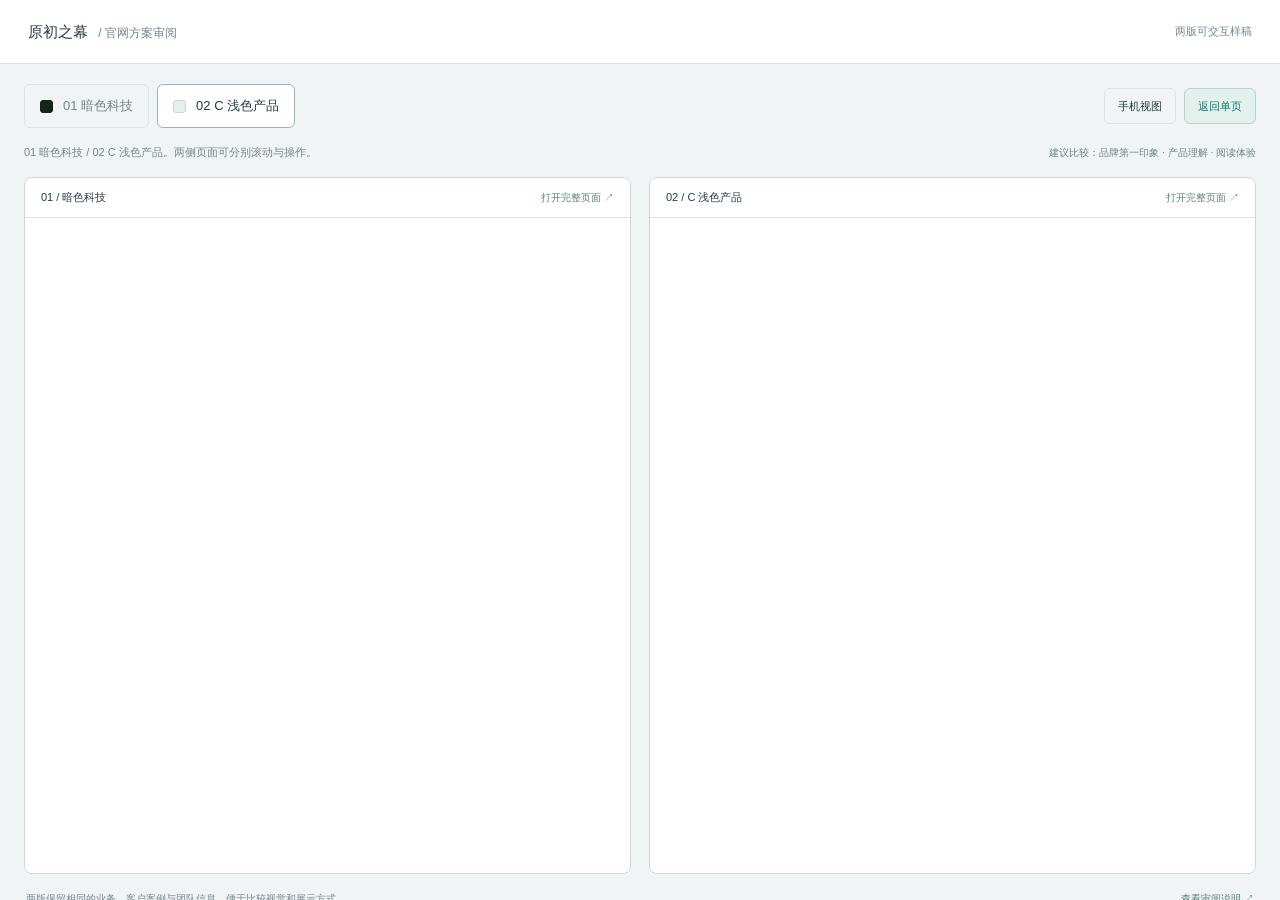
==== index.html @ 28fdcbdc "Publish SIREN website design review" ====
<!doctype html><html lang="zh-CN"><head><meta charset="utf-8"><meta name="robots" content="noindex,nofollow"><meta name="viewport" content="width=device-width,initial-scale=1"><meta http-equiv="refresh" content="0;url=review/"><title>原初之幕 · 官网双方案审阅</title></head><body><a href="review/">打开双方案审阅页面</a></body></html>
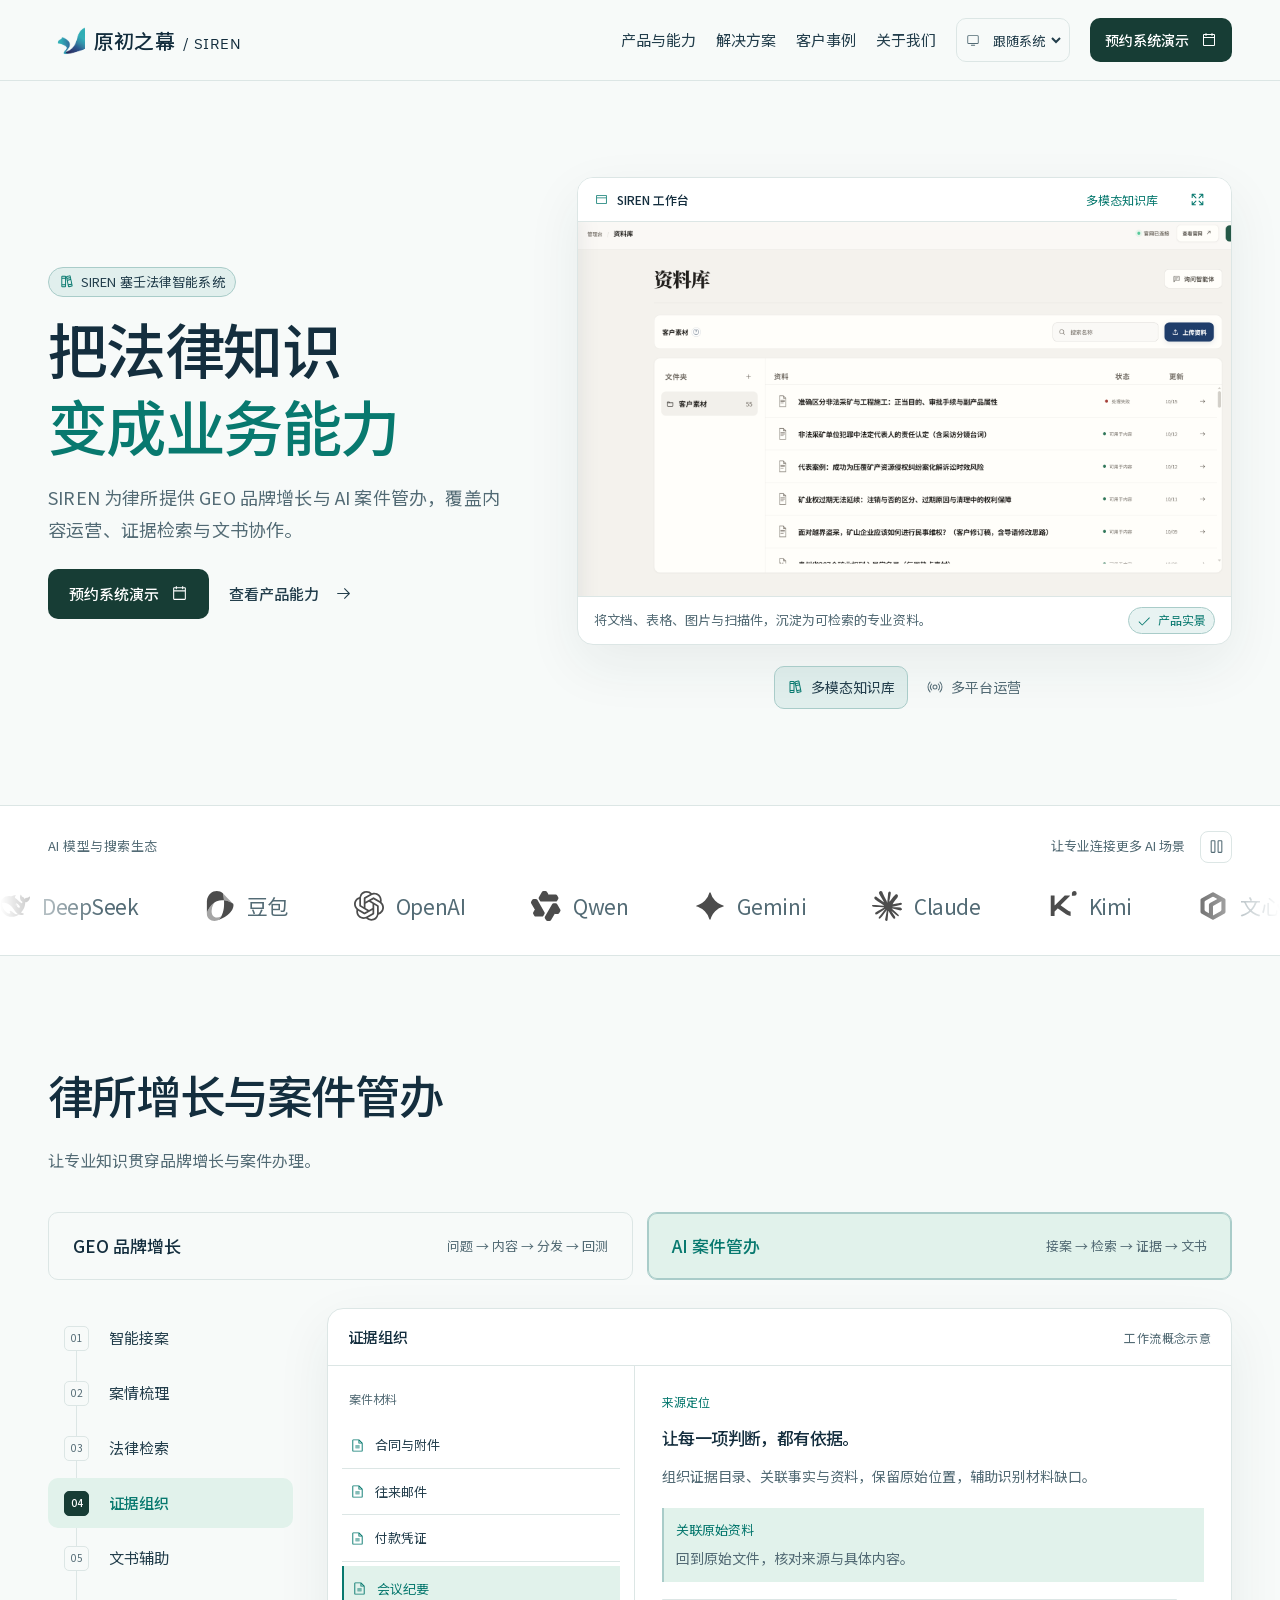
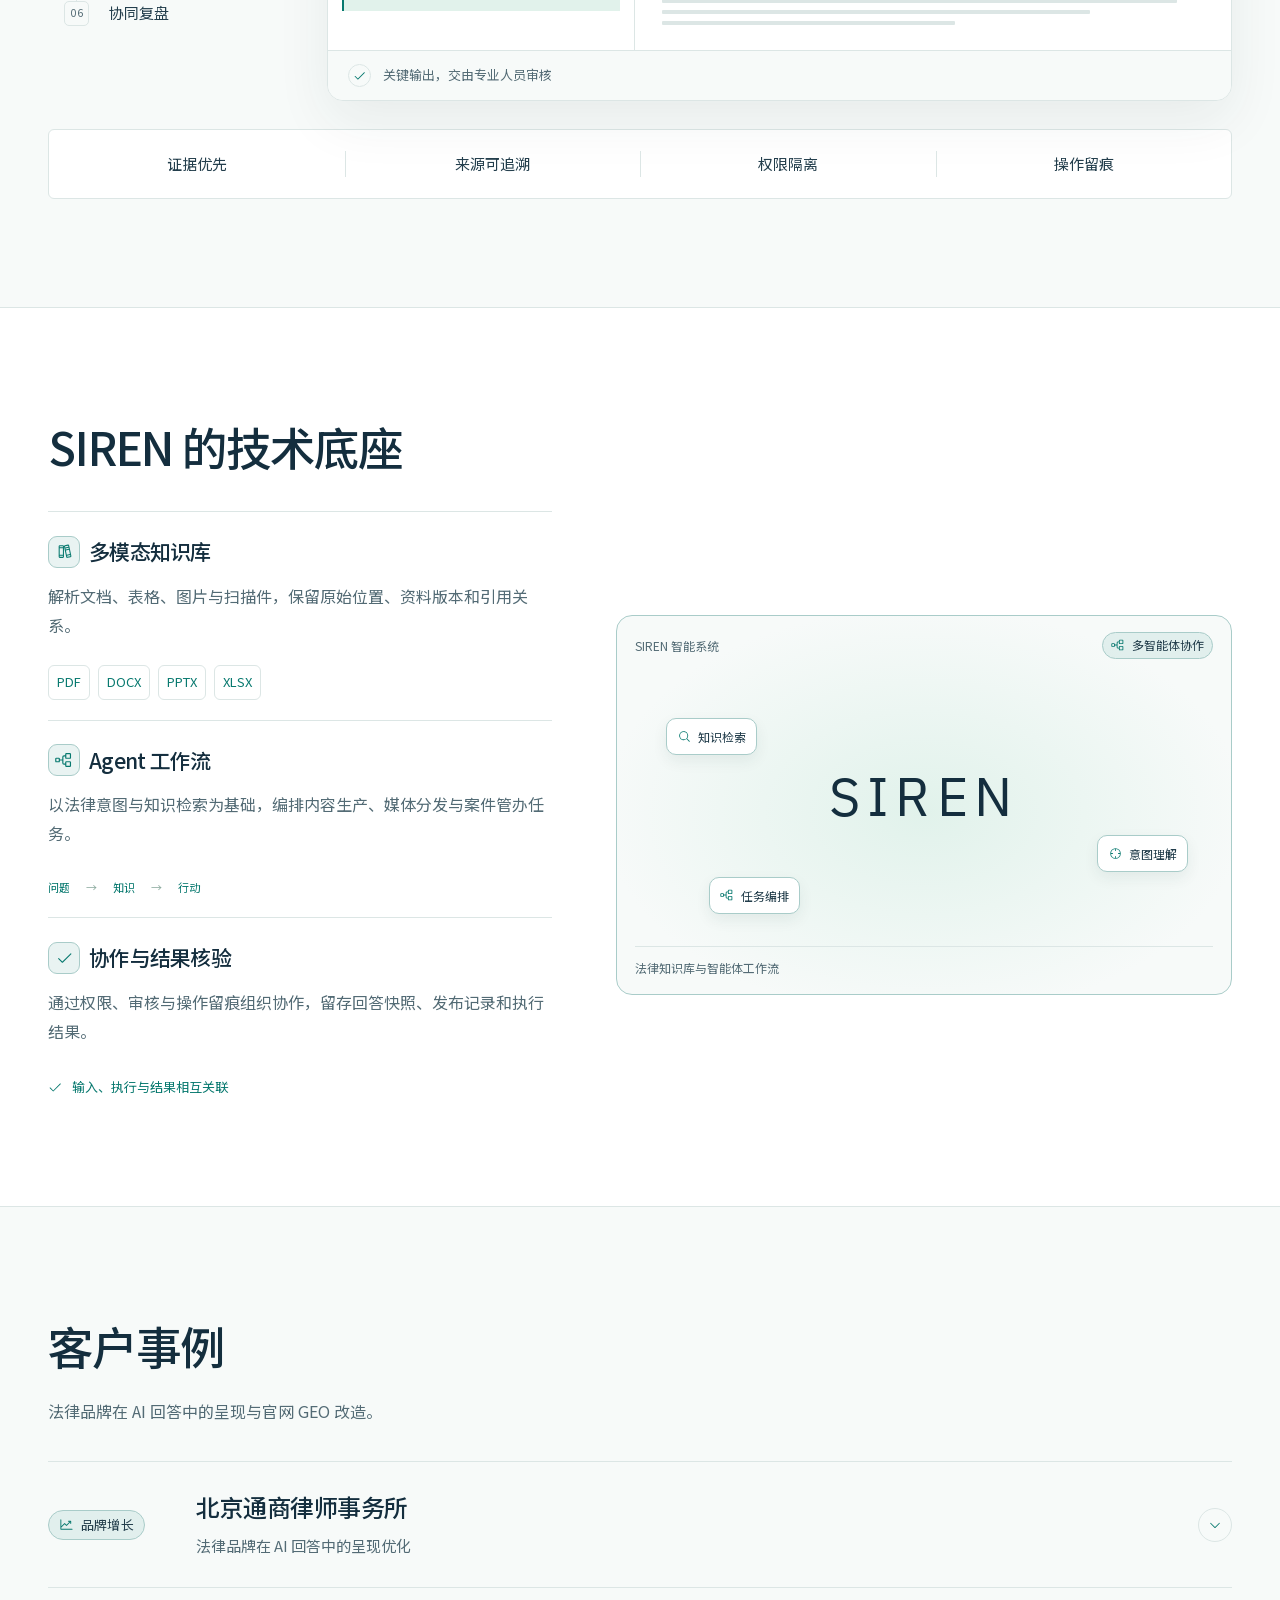
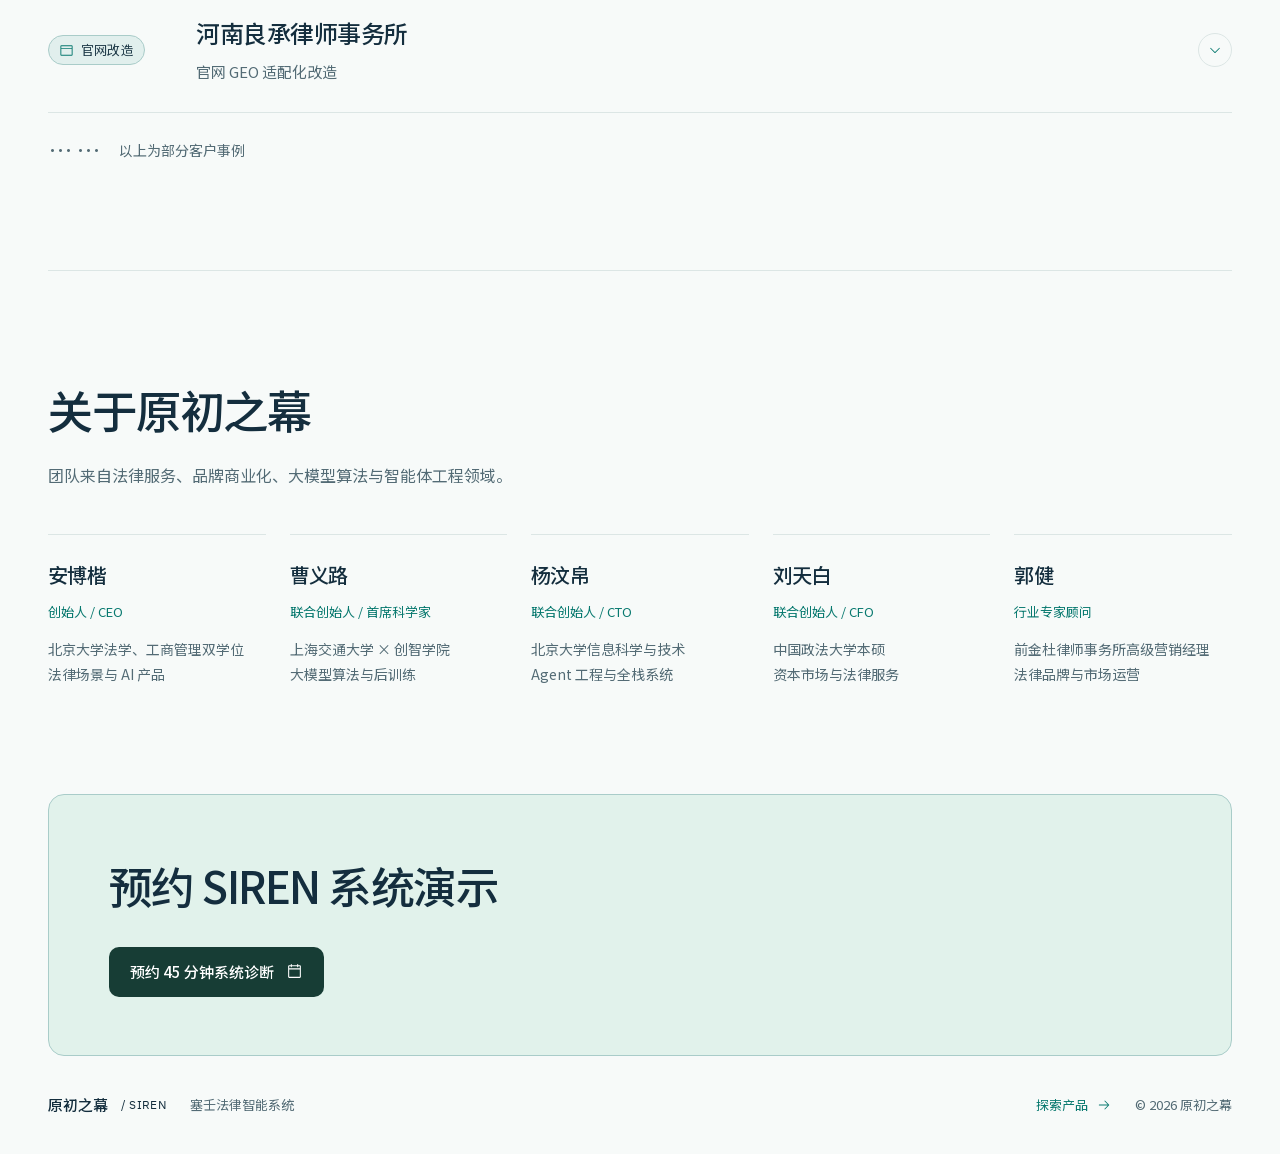
==== commit f6633a79: "Launch unified SIREN website with system theme support" ====
--- a/index.html
+++ b/index.html
@@ -1 +1,113 @@
-<!doctype html><html lang="zh-CN"><head><meta charset="utf-8"><meta name="robots" content="noindex,nofollow"><meta name="viewport" content="width=device-width,initial-scale=1"><meta http-equiv="refresh" content="0;url=review/"><title>原初之幕 · 官网双方案审阅</title></head><body><a href="review/">打开双方案审阅页面</a></body></html>+<!doctype html>
+<html lang="zh-CN">
+<head>
+  <meta charset="utf-8">
+  <meta name="viewport" content="width=device-width, initial-scale=1">
+  <meta name="color-scheme" content="light dark">
+  <meta name="theme-color" content="#f7faf9">
+  <meta name="description" content="原初之幕 SIREN，以法律知识与 AI 智能体连接 GEO 品牌增长与案件管办。">
+  <title>原初之幕 SIREN｜律所增长与 AI 案件管办</title>
+  <link rel="icon" href="assets/veil-logo.png" type="image/png">
+  <script src="assets/theme.js?v=4"></script>
+  <link rel="stylesheet" href="c/styles.css">
+  <link rel="stylesheet" href="assets/ui-icons.css?v=3">
+  <link rel="stylesheet" href="assets/site-refinements.css?v=3">
+  <link rel="stylesheet" href="assets/official-site.css?v=4">
+  <script src="c/app.js?v=4" defer></script>
+  <script src="assets/engine.js?v=4" defer></script>
+</head>
+<body>
+  <a class="skip" href="#main">跳至正文</a>
+  <header class="nav-wrap">
+    <nav class="nav shell" aria-label="主导航">
+      <a class="brand" href="#main" aria-label="原初之幕 首页"><span class="brand-mark"><img src="assets/veil-logo.png" alt=""></span><span>原初之幕 <span class="brand-product">/ SIREN</span></span></a>
+      <div class="nav-links"><a href="#product">产品与能力</a><a href="#solutions">解决方案</a><a href="#cases">客户事例</a><a href="#about">关于我们</a></div>
+      <label class="theme-control">
+        <span class="ui-icon" data-icon="monitor" aria-hidden="true"></span>
+        <select id="site-theme" aria-label="网站主题">
+          <option value="system">跟随系统</option>
+          <option value="light">浅色</option>
+          <option value="dark">深色</option>
+        </select>
+      </label>
+      <button class="button primary nav-contact" data-contact>预约系统演示<span class="ui-icon" data-icon="calendar-blank" aria-hidden="true"></span></button>
+      <button class="menu-toggle" aria-label="打开菜单" aria-expanded="false" aria-controls="mobile-menu"><span></span><span></span></button>
+    </nav>
+    <div id="mobile-menu" class="mobile-menu" hidden><a href="#product">产品与能力</a><a href="#solutions">解决方案</a><a href="#cases">客户事例</a><a href="#about">关于我们</a><button data-contact>预约系统演示<span class="ui-icon" data-icon="calendar-blank" aria-hidden="true"></span></button></div>
+  </header>
+  <main id="main">
+    <section class="hero shell" aria-labelledby="hero-title" id="product">
+      <div class="hero-intro">
+        <p class="eyebrow"><span class="ui-icon" data-icon="books" aria-hidden="true"></span>SIREN 塞壬法律智能系统</p>
+        <h1 id="hero-title">把法律知识<br><span>变成业务能力</span></h1>
+        <p class="hero-description">SIREN 为律所提供 GEO 品牌增长与 AI 案件管办，覆盖内容运营、证据检索与文书协作。</p>
+        <div class="hero-actions"><button class="button primary" data-contact>预约系统演示<span class="ui-icon" data-icon="calendar-blank" aria-hidden="true"></span></button><a class="text-link" href="#solutions">查看产品能力<span class="ui-icon" data-icon="arrow-right" aria-hidden="true"></span></a></div>
+      </div>
+      <div class="hero-product">
+        <div class="product-frame" id="product-panel" role="tabpanel" aria-labelledby="knowledge-tab">
+          <div class="frame-toolbar"><span class="frame-identity"><span class="ui-icon" data-icon="browser" aria-hidden="true"></span>SIREN 工作台</span><span class="frame-mode" id="screen-name">多模态知识库</span><button class="zoom-screen" aria-label="放大产品界面"><span class="ui-icon" data-icon="arrows-out" aria-hidden="true"></span></button></div>
+          <button class="screen-button" aria-label="放大查看产品界面"><img id="product-screen" src="assets/knowledge-library.png" alt="SIREN 客户资料库实际界面，包含资料搜索、上传和状态管理" width="1944" height="1114" fetchpriority="high"></button>
+          <div class="frame-bottom"><span id="screen-description">将文档、表格、图片与扫描件，沉淀为可检索的专业资料。</span><span class="product-status"><span class="ui-icon" data-icon="check" aria-hidden="true"></span>产品实景</span></div>
+        </div>
+        <div class="product-tabs" role="tablist" aria-label="产品界面"><button role="tab" id="knowledge-tab" aria-selected="true" aria-controls="product-panel" data-screen="knowledge"><span class="ui-icon" data-icon="books" aria-hidden="true"></span>多模态知识库</button><button role="tab" id="publishing-tab" aria-selected="false" aria-controls="product-panel" data-screen="publishing" tabindex="-1"><span class="ui-icon" data-icon="broadcast" aria-hidden="true"></span>多平台运营</button></div>
+      </div>
+    </section>
+
+    <section class="ecosystem" aria-labelledby="ecosystem-title">
+      <div class="ecosystem-head shell"><h2 id="ecosystem-title">AI 模型与搜索生态</h2><div><span>让专业连接更多 AI 场景</span><button class="marquee-control" aria-label="暂停图标滚动" aria-pressed="false"><span class="ui-icon" data-icon="pause" aria-hidden="true"></span></button></div></div>
+      <div class="logo-viewport"><div class="logo-track"><div class="logo-group">
+        <span class="ai-logo"><img src="assets/icons/deepseek.svg" alt="" width="30" height="30">DeepSeek</span>
+        <span class="ai-logo"><img src="assets/icons/doubao.svg" alt="" width="30" height="30">豆包</span>
+        <span class="ai-logo"><img src="assets/icons/openai.svg" alt="" width="30" height="30">OpenAI</span>
+        <span class="ai-logo"><img src="assets/icons/qwen.svg" alt="" width="30" height="30">Qwen</span>
+        <span class="ai-logo"><img src="assets/icons/gemini.svg" alt="" width="30" height="30">Gemini</span>
+        <span class="ai-logo"><img src="assets/icons/claude.svg" alt="" width="30" height="30">Claude</span>
+        <span class="ai-logo"><img src="assets/icons/kimi.svg" alt="" width="30" height="30">Kimi</span>
+        <span class="ai-logo"><img src="assets/icons/wenxin.svg" alt="" width="30" height="30">文心一言</span>
+      </div></div></div>
+    </section>
+
+    <section class="solutions section shell" id="solutions" aria-labelledby="solutions-title">
+      <div class="section-heading reveal"><h2 id="solutions-title">律所增长与案件管办</h2><p>让专业知识贯穿品牌增长与案件办理。</p></div>
+      <div class="business-tabs" role="tablist" aria-label="业务方向">
+        <button role="tab" id="growth-tab" aria-selected="false" aria-controls="business-panel" data-business="growth" tabindex="-1"><strong>GEO 品牌增长</strong><span>问题 → 内容 → 分发 → 回测</span></button>
+        <button role="tab" id="casework-tab" aria-selected="true" aria-controls="business-panel" data-business="casework"><strong>AI 案件管办</strong><span>接案 → 检索 → 证据 → 文书</span></button>
+      </div>
+      <div class="workflow-layout" id="business-panel" role="tabpanel" aria-labelledby="casework-tab">
+        <div class="step-list" role="tablist" aria-label="工作流步骤" aria-orientation="vertical"></div>
+        <div class="workflow-preview" role="tabpanel" id="step-panel" aria-labelledby="step-3">
+          <div class="preview-toolbar"><span id="step-heading">证据组织</span><small>工作流概念示意</small></div>
+          <div class="preview-body"><div class="source-list"><p id="source-label">案件材料</p><div class="source-row"><span class="ui-icon" data-icon="file-text" aria-hidden="true"></span><span id="source-one">合同与附件</span></div><div class="source-row"><span class="ui-icon" data-icon="file-text" aria-hidden="true"></span><span id="source-two">往来邮件</span></div><div class="source-row"><span class="ui-icon" data-icon="file-text" aria-hidden="true"></span><span id="source-three">付款凭证</span></div><div class="source-row selected"><span class="ui-icon" data-icon="file-text" aria-hidden="true"></span><span id="source-four">会议纪要</span></div></div><div class="source-document"><p class="document-label" id="document-label">来源定位</p><h3 id="document-title">让每一项判断，都有依据。</h3><p id="document-description">组织证据目录、关联事实与资料，保留原始位置，辅助识别材料缺口。</p><div class="document-excerpt"><span>关联原始资料</span><p id="document-highlight">回到原始文件，核对来源与具体内容。</p></div><div class="document-lines" aria-hidden="true"><i></i><i></i><i></i></div></div></div>
+          <div class="review-strip"><span class="review-icon" aria-hidden="true"><span class="ui-icon" data-icon="check" aria-hidden="true"></span></span><span>关键输出，交由专业人员审核</span></div>
+        </div>
+      </div>
+      <div class="principles"><span>证据优先</span><span>来源可追溯</span><span>权限隔离</span><span>操作留痕</span></div>
+    </section>
+
+    <section class="foundation section" aria-labelledby="foundation-title"><div class="shell"><div class="section-heading reveal"><h2 id="foundation-title">SIREN 的技术底座</h2></div>
+        <div class="foundation-layout">
+          <div class="foundation-grid"><article class="reveal"><h3><span class="icon-tile" aria-hidden="true"><span class="ui-icon" data-icon="books" aria-hidden="true"></span></span>多模态知识库</h3><p>解析文档、表格、图片与扫描件，保留原始位置、资料版本和引用关系。</p><div class="format-list"><span>PDF</span><span>DOCX</span><span>PPTX</span><span>XLSX</span></div></article><article class="reveal"><h3><span class="icon-tile" aria-hidden="true"><span class="ui-icon" data-icon="tree-structure" aria-hidden="true"></span></span>Agent 工作流</h3><p>以法律意图与知识检索为基础，编排内容生产、媒体分发与案件管办任务。</p><div class="agent-path"><span>问题</span><i aria-hidden="true">→</i><span>知识</span><i aria-hidden="true">→</i><span>行动</span></div></article><article class="reveal"><h3><span class="icon-tile" aria-hidden="true"><span class="ui-icon" data-icon="check" aria-hidden="true"></span></span>协作与结果核验</h3><p>通过权限、审核与操作留痕组织协作，留存回答快照、发布记录和执行结果。</p><div class="trace-line"><span class="ui-icon" data-icon="check" aria-hidden="true"></span>输入、执行与结果相互关联</div></article></div>
+    <div class="engine-visual" aria-label="SIREN 多智能体协作概念动效">
+        <div class="visual-top"><span>SIREN 智能系统</span><span class="engine-tag"><span class="ui-icon" data-icon="tree-structure" aria-hidden="true"></span>多智能体协作</span></div>
+        <canvas id="engine" aria-hidden="true"></canvas>
+        <div class="engine-word" aria-hidden="true">SIREN</div>
+        <div class="engine-node node-a"><span class="ui-icon" data-icon="magnifying-glass" aria-hidden="true"></span>知识检索</div>
+        <div class="engine-node node-b"><span class="ui-icon" data-icon="crosshair-simple" aria-hidden="true"></span>意图理解</div>
+        <div class="engine-node node-c"><span class="ui-icon" data-icon="tree-structure" aria-hidden="true"></span>任务编排</div>
+        <div class="visual-bottom"><span>法律知识库与智能体工作流</span></div>
+      </div>
+        </div>
+      </div>
+    </section>
+
+    <section class="cases section shell" id="cases" aria-labelledby="cases-title"><div class="section-intro reveal"><h2 id="cases-title">客户事例</h2><p>法律品牌在 AI 回答中的呈现与官网 GEO 改造。</p></div><div class="case-studies"><details class="case-study reveal"><summary><span class="case-index"><span class="case-tag"><span class="ui-icon" data-icon="chart-line-up" aria-hidden="true"></span>品牌增长</span></span><span class="case-info"><span class="case-client">北京通商律师事务所</span><span class="case-subtitle">法律品牌在 AI 回答中的呈现优化</span></span><span class="case-arrow" aria-hidden="true"><span class="ui-icon" data-icon="caret-down" aria-hidden="true"></span></span></summary><div class="case-detail"><p>围绕法律服务相关问题，观察品牌在 AI 回答中的描述与引用，结合专业资料与公开信源开展优化。</p><span>品牌信息 · 专业内容 · 回答表现</span></div></details><details class="case-study reveal"><summary><span class="case-index"><span class="case-tag"><span class="ui-icon" data-icon="browser" aria-hidden="true"></span>官网改造</span></span><span class="case-info"><span class="case-client">河南良承律师事务所</span><span class="case-subtitle">官网 GEO 适配化改造</span></span><span class="case-arrow" aria-hidden="true"><span class="ui-icon" data-icon="caret-down" aria-hidden="true"></span></span></summary><div class="case-detail"><p>重新组织律师、业务与案例信息，建立专题、FAQ 与结构化标记，让官网形成持续更新、关系清晰的公开信源。</p><span>信息架构 · 律师实体 · 案例与 FAQ · 结构化信息</span></div></details></div><p class="case-continuation"><span aria-hidden="true">……</span>以上为部分客户事例</p></section>
+
+    <section class="about section shell" id="about" aria-labelledby="about-title"><div class="section-intro reveal"><h2 id="about-title">关于原初之幕</h2><p>团队来自法律服务、品牌商业化、大模型算法与智能体工程领域。</p></div><div class="team-grid reveal"><div><h3>安博楷</h3><span>创始人 / CEO</span><p>北京大学法学、工商管理双学位<br>法律场景与 AI 产品</p></div><div><h3>曹义路</h3><span>联合创始人 / 首席科学家</span><p>上海交通大学 × 创智学院<br>大模型算法与后训练</p></div><div><h3>杨汶帛</h3><span>联合创始人 / CTO</span><p>北京大学信息科学与技术<br>Agent 工程与全栈系统</p></div><div><h3>刘天白</h3><span>联合创始人 / CFO</span><p>中国政法大学本硕<br>资本市场与法律服务</p></div><div><h3>郭健</h3><span>行业专家顾问</span><p>前金杜律师事务所高级营销经理<br>法律品牌与市场运营</p></div></div></section>
+
+    <section class="contact-section shell reveal"><h2>预约 SIREN 系统演示</h2><button class="button primary" data-contact>预约 45 分钟系统诊断<span class="ui-icon" data-icon="calendar-blank" aria-hidden="true"></span></button></section>
+  </main>
+  <footer class="footer shell"><a class="brand" href="#main">原初之幕 <span class="brand-product">/ SIREN</span></a><p>塞壬法律智能系统</p><a href="#product">探索产品<span class="ui-icon" data-icon="arrow-right" aria-hidden="true"></span></a><span>© 2026 原初之幕</span></footer>
+  <dialog id="contact-dialog" aria-labelledby="contact-heading"><button class="dialog-close" aria-label="关闭"><span class="ui-icon" data-icon="x" aria-hidden="true"></span></button><p class="section-label">SIREN / 业务交流</p><h2 id="contact-heading">从一个真实问题开始。</h2><p>预约 45 分钟系统诊断会，一起梳理客户问题、知识资料与业务流程，确定 GEO 增长、案件管办或一体化实施路径。</p><div class="meeting-topics"><span>01 客户问题基线</span><span>02 系统与信源诊断</span><span>03 实施优先级</span></div><p class="contact-note">请通过当前项目对接渠道联系原初之幕团队。</p><button class="button primary" id="copy-brief">复制诊断需求模板<span class="ui-icon" data-icon="copy-simple" aria-hidden="true"></span></button><p class="copy-result" role="status" aria-live="polite"></p></dialog>
+  <dialog id="screen-dialog" aria-label="产品界面放大预览"><button class="dialog-close" aria-label="关闭"><span class="ui-icon" data-icon="x" aria-hidden="true"></span></button><img src="assets/knowledge-library.png" alt="SIREN 产品界面完整预览"></dialog>
+</body>
+</html>
--- a/c/styles.css
+++ b/c/styles.css
@@ -0,0 +1,15 @@
+@import url("../assets/fonts/noto-sans-sc.css");
+@font-face{font-family:"IBM Plex Sans";src:url("../assets/fonts/ibm-plex-sans.woff2") format("woff2");font-weight:400;font-style:normal;font-display:swap}
+:root{--bg:#f7faf9;--white:#fff;--navy:#142e3e;--text:#233e4c;--muted:#687e88;--teal:#078e86;--mint:#e1f2eb;--line:#dce6e5;--ease:cubic-bezier(.22,1,.36,1);--radius:8px}
+*{box-sizing:border-box}html{scroll-behavior:smooth;scroll-padding-top:98px}body{margin:0;background:var(--bg);color:var(--text);font:400 15px/1.75 "IBM Plex Sans","Noto Sans SC",sans-serif;-webkit-font-smoothing:antialiased}h1,h2,h3,p{margin:0}h1,h2,h3{font-weight:500;letter-spacing:-.035em}a{color:inherit;text-decoration:none}button{font:inherit;cursor:pointer;border:0;color:inherit}button,a,summary{touch-action:manipulation;-webkit-tap-highlight-color:transparent}img{display:block;max-width:100%}::selection{background:#b9e6d9;color:var(--navy)}:focus-visible{outline:2px solid var(--teal);outline-offset:5px}.shell{width:min(100% - 96px,1280px);margin-inline:auto}.section{padding-block:108px}.skip{position:fixed;top:-90px;left:20px;z-index:100;padding:10px 20px;background:var(--navy);color:white}.skip:focus{top:10px}.nav-wrap{position:sticky;top:0;z-index:20;background:#f7faf9f2;backdrop-filter:blur(14px);border-bottom:1px solid var(--line)}.nav{height:80px;display:flex;align-items:center;gap:30px}.brand{display:inline-flex;align-items:center;gap:9px;white-space:nowrap;font-size:18px;font-weight:500;letter-spacing:.01em;color:var(--navy)}.brand-mark{width:37px;height:32px;overflow:hidden}.brand-mark img{width:98px;height:33px;max-width:none;object-fit:contain;object-position:left center}.brand-product{font-size:15px;font-weight:400;margin-left:3px;letter-spacing:.03em}.nav-links{display:flex;gap:27px;margin-left:auto;font-size:12px}.nav-links a{transition:color .2s}.nav-links a:hover{color:var(--teal)}.button{display:inline-flex;align-items:center;justify-content:center;gap:28px;min-height:46px;border-radius:6px;padding:12px 21px;font-size:13px;font-weight:500;transition:background .25s var(--ease),transform .25s var(--ease)}.primary{background:var(--navy);color:#fff}.primary:hover{background:#225069;transform:translateY(-2px)}.button:active{transform:scale(.98)}.nav-contact{background:var(--teal);font-size:11px;min-height:38px;padding:9px 15px;gap:22px}.nav-contact:hover{background:#08746e}.text-link{display:inline-flex;gap:24px;align-items:center;font-size:13px;font-weight:500}.text-link>span,.button>span{transition:transform .25s var(--ease)}.text-link:hover>span,.button:hover>span{transform:translate(3px,-2px)}.menu-toggle{display:none;width:36px;height:36px;border:1px solid var(--line);border-radius:6px;background:var(--white);flex-direction:column;align-items:center;justify-content:center;gap:5px}.menu-toggle span{width:16px;height:1px;background:var(--navy);transition:transform .2s}.menu-toggle[aria-expanded=true] span:first-child{transform:translateY(3px) rotate(45deg)}.menu-toggle[aria-expanded=true] span:last-child{transform:translateY(-3px) rotate(-45deg)}.mobile-menu{position:absolute;top:70px;left:24px;right:24px;padding:24px;background:var(--white);border:1px solid var(--line);border-radius:8px;box-shadow:0 15px 35px #183b4d0c}.mobile-menu:not([hidden]){display:grid;gap:20px}.mobile-menu button{background:transparent;text-align:left;padding:0;color:var(--teal)}
+.hero{position:relative;isolation:isolate;overflow:hidden;padding-bottom:34px}.hero:before{content:"";position:absolute;right:-220px;top:125px;z-index:-1;width:620px;height:160px;background:#e6f3ee;transform:rotate(-30deg);opacity:.65}.hero:after{content:"";position:absolute;left:-300px;top:490px;z-index:-1;width:550px;height:100px;background:#dcefe8;transform:rotate(24deg);opacity:.5}.hero-intro{text-align:center;padding-block:32px 28px}.eyebrow{font-size:10px;letter-spacing:.13em;color:#67808c;margin-bottom:12px}.hero h1{font-size:clamp(44px,4.6vw,64px);line-height:1.25;color:var(--navy);letter-spacing:-.045em}.hero h1>span{color:var(--teal)}.hero-description{font-size:16px;margin-top:18px;color:#4c6572;letter-spacing:.01em}.hero-actions{display:flex;justify-content:center;align-items:center;gap:36px;margin-top:23px}.hero-product{position:relative}.product-frame{width:min(100%,960px);margin:auto;border:1px solid #a5b8c0;border-radius:var(--radius);background:var(--white);overflow:hidden;box-shadow:0 24px 64px #2546570c}.frame-toolbar{height:38px;display:flex;align-items:center;gap:24px;padding:0 17px;border-bottom:1px solid var(--line);font-size:10px;color:#607681;background:#fcfdfd}.frame-identity{font-size:11px;font-weight:500;color:var(--navy)}.frame-identity>span{margin-inline:8px;color:#aabdc2}.frame-mode{margin-left:auto}.zoom-screen{background:transparent;padding:3px 0 3px 12px;font-size:17px;line-height:1;color:var(--teal)}.screen-button{display:block;width:100%;padding:0;background:#f3f3ef;text-align:left}.screen-button img{width:100%;height:auto;aspect-ratio:2.8;object-fit:cover;object-position:top}.frame-bottom{display:flex;align-items:center;justify-content:space-between;gap:20px;padding:10px 16px;font-size:9px;color:var(--muted);border-top:1px solid var(--line)}.frame-bottom>span:last-child{white-space:nowrap;color:var(--teal)}.product-callout{position:absolute;z-index:2;display:flex;align-items:center;gap:10px;font-size:10px;color:#4c6976}.product-callout>i{width:40px;height:1px;background:#6bb6ac;position:relative}.product-callout>i:after{content:"";position:absolute;right:0;top:-2px;width:5px;height:5px;border-radius:100%;background:#399f91}.left-callout{left:0;top:28%;transform:translateX(-14px);flex-direction:column;align-items:flex-start}.right-callout{right:0;top:65%;transform:translateX(14px);flex-direction:column;align-items:flex-end}.right-callout>i:after{left:0;right:auto}.product-tabs{display:flex;justify-content:center;gap:8px;margin-top:21px}.product-tabs button{padding:8px 18px;background:transparent;border:1px solid transparent;border-radius:6px;font-size:11px;color:var(--muted)}.product-tabs button[aria-selected=true]{background:#e9f2ee;color:var(--teal);border-color:#d8e8df}
+.ecosystem{background:#fff;padding-block:25px 31px;border-block:1px solid var(--line)}.ecosystem-head{display:flex;justify-content:space-between;align-items:center;gap:20px}.ecosystem h2{font-size:11px;font-weight:400;color:#5b7581;letter-spacing:.035em}.ecosystem-head>div{display:flex;align-items:center;gap:15px;font-size:10px;color:#83949b}.marquee-control{width:25px;height:25px;display:grid;place-items:center;border:1px solid var(--line);border-radius:100%;background:#fff;font-size:9px;color:#617d85}.logo-viewport{overflow:hidden;margin-top:25px;mask-image:linear-gradient(90deg,transparent,#000 8%,#000 92%,transparent)}.logo-track{display:flex;width:max-content;animation:marquee 38s linear infinite}.logo-group{display:flex;align-items:center;gap:66px;padding-right:66px}.ai-logo{display:flex;align-items:center;gap:12px;white-space:nowrap;font-size:21px;color:#536b75;letter-spacing:-.02em}.ai-logo img{object-fit:contain;filter:grayscale(1);opacity:.7;transition:filter .2s,opacity .2s}.ai-logo:hover img{filter:none;opacity:1}.logo-viewport:hover .logo-track,.ecosystem.is-paused .logo-track{animation-play-state:paused}@keyframes marquee{to{transform:translateX(-50%)}}
+.section-label{font-size:11px;color:var(--teal);letter-spacing:.055em;margin-bottom:21px}.section-heading h2,.section-intro h2{font-size:clamp(30px,3.6vw,46px);line-height:1.5;color:var(--navy)}.section-heading>p:last-child:not(.section-label),.section-intro>p:last-child:not(.section-label){font-size:14px;color:var(--muted);line-height:1.9;margin-top:20px}.business-tabs{display:grid;grid-template-columns:1fr 1fr;gap:14px;margin-block:38px 28px}.business-tabs button{display:flex;align-items:center;justify-content:space-between;gap:16px;min-height:67px;padding:18px 24px;border:1px solid #cddade;border-radius:6px;background:transparent;color:#526c79;text-align:left}.business-tabs strong{font-weight:500;font-size:17px;white-space:nowrap;color:var(--navy)}.business-tabs button>span{font-size:11px;color:#6e8791}.business-tabs button[aria-selected=true]{background:var(--mint);border-color:#c5e5d9;box-shadow:inset 0 -3px var(--teal)}.business-tabs button[aria-selected=true] strong{color:#087f79}.workflow-layout{display:grid;grid-template-columns:245px 1fr;gap:34px;align-items:start;min-height:360px}.step-list{display:flex;flex-direction:column;gap:5px;position:relative;padding-block:5px}.step-list:before{content:"";position:absolute;left:28px;top:28px;bottom:28px;width:1px;background:#ccdcd8}.step-button{position:relative;display:flex;align-items:center;gap:20px;width:100%;padding:11px 16px;border-radius:5px;background:transparent;text-align:left;font-size:14px;min-height:50px}.step-button .step-number{position:relative;z-index:1;display:grid;place-items:center;min-width:25px;height:25px;font-size:10px;color:#6a8390;background:var(--bg);border:1px solid #d9e4e2;border-radius:5px}.step-button[aria-selected=true]{color:var(--teal);background:var(--mint);font-weight:500}.step-button[aria-selected=true] .step-number{background:var(--teal);border-color:var(--teal);color:#fff}.workflow-preview{border:1px solid #b7cbd1;border-radius:var(--radius);background:var(--white);overflow:hidden}.preview-toolbar{display:flex;align-items:center;justify-content:space-between;gap:20px;padding:15px 20px;border-bottom:1px solid var(--line);font-size:15px;font-weight:500;color:var(--navy)}.preview-toolbar small{font-size:9px;font-weight:400;color:#6f8993;letter-spacing:.03em}.preview-body{display:grid;grid-template-columns:34% 66%;min-height:260px}.source-list{padding:22px 14px;border-right:1px solid var(--line)}.source-list>p{font-size:10px;color:#80929a;padding-inline:7px;margin-bottom:13px}.source-row{display:flex;align-items:center;gap:10px;padding:13px 8px;border-bottom:1px solid #e8eeee;font-size:11px;line-height:1.5}.source-row.selected{margin-top:4px;border-left:2px solid var(--teal);border-bottom:0;background:#edf7f1;color:var(--teal)}.file-icon{font-size:17px;width:18px;height:23px;display:grid;place-items:center;line-height:1;border:1px solid #91abae;border-radius:2px;color:#6d9295;flex-shrink:0}.selected .file-icon{border-color:#76b3a3;color:var(--teal)}.source-document{padding:25px 27px}.document-label{font-size:10px;color:var(--teal);margin-bottom:12px}.source-document h3{font-size:17px;line-height:1.7;color:var(--navy);font-weight:500}.source-document>p:not(.document-label){font-size:11px;color:var(--muted);margin-top:10px;line-height:1.9}.document-excerpt{border-left:2px solid #68b8a4;background:#edf7f1;padding:11px 12px;margin-top:18px}.document-excerpt>span{display:block;font-size:9px;color:var(--teal);margin-bottom:4px}.document-excerpt p{font-size:11px;line-height:1.8;color:#356657}.document-lines{display:flex;flex-direction:column;gap:7px;margin-top:17px}.document-lines i{display:block;height:4px;background:#e7edee;width:95%;border-radius:1px}.document-lines i:nth-child(2){width:79%}.document-lines i:nth-child(3){width:54%}.review-strip{display:flex;align-items:center;gap:12px;padding:13px 20px;background:#f7faf9;border-top:1px solid var(--line);font-size:11px;color:#496673}.review-icon{display:grid;place-items:center;width:23px;height:23px;border:1px solid #88b9a8;border-radius:50%;font-size:12px;color:var(--teal)}.principles{display:grid;grid-template-columns:repeat(4,1fr);padding:21px 0;margin-top:28px;background:var(--navy);border-radius:6px;color:#eaf6f3;font-size:13px;text-align:center}.principles>span+span{border-left:1px solid #ffffff26}
+.foundation{background:#edf3f1;border-block:1px solid var(--line)}.foundation-grid{display:grid;grid-template-columns:repeat(3,1fr);gap:44px;margin-top:48px}.foundation-grid>article{border-top:1px solid #b6ccc5;padding-top:21px}.foundation-index{font-size:9px;letter-spacing:.065em;color:#69877e}.foundation-grid h3{font-size:21px;font-weight:500;margin-top:15px;color:var(--navy)}.foundation-grid p{font-size:12px;line-height:1.9;color:#658078;margin-top:16px;max-width:300px}.format-list,.agent-path{display:flex;align-items:center;gap:8px;margin-top:25px;font-size:10px;color:#508374}.format-list span{padding:5px 8px;border:1px solid #c4d6ce;border-radius:4px;background:#f6faf8}.agent-path{gap:16px;font-size:11px;padding-top:5px}.agent-path i{font-style:normal;color:#8baa9e}.trace-line{display:flex;gap:10px;align-items:center;font-size:10px;color:#508374;margin-top:30px}.trace-line>span{font-size:12px;color:var(--teal)}
+.cases{border-bottom:1px solid var(--line)}.section-intro .muted{color:#6f858f}.case-studies{margin-top:44px}.case-study{border-top:1px solid var(--line)}.case-study:last-child{border-bottom:1px solid var(--line)}.case-study summary{list-style:none;display:flex;align-items:center;gap:48px;padding:30px 0;cursor:pointer}.case-study summary::-webkit-details-marker{display:none}.case-index{font-size:10px;color:#7c959b;min-width:100px;letter-spacing:.04em}.case-info{display:flex;flex-direction:column;gap:9px}.case-client{font-size:22px;color:var(--navy);font-weight:400;letter-spacing:-.02em}.case-subtitle{font-size:12px;color:var(--muted)}.case-arrow{margin-left:auto;font-size:23px;color:var(--teal);transition:transform .25s var(--ease)}.case-study[open] .case-arrow{transform:rotate(90deg)}.case-detail{padding:0 80px 28px 148px;max-width:900px}.case-detail p{font-size:13px;line-height:2;color:#536f7c}.case-detail>span{display:block;font-size:10px;color:#528d7c;margin-top:15px}.team-grid{display:grid;grid-template-columns:repeat(5,1fr);gap:24px;margin-top:44px}.team-grid>div{border-top:1px solid #b9d3c9;padding-top:22px}.team-grid h3{font-size:17px;color:var(--navy);font-weight:400}.team-grid span{display:block;font-size:10px;color:var(--teal);margin-top:9px}.team-grid p{font-size:10px;line-height:2;color:var(--muted);margin-top:20px}.contact-section{position:relative;overflow:hidden;background:#e0f1e9;border:1px solid #cce4d8;border-radius:var(--radius);padding:58px 60px}.contact-section>.section-label{display:block;position:relative;z-index:1}.contact-section h2{position:relative;z-index:1;font-size:clamp(32px,3.8vw,50px);line-height:1.5;font-weight:400;color:var(--navy)}.contact-section .button{position:relative;z-index:1;margin-top:28px}.contact-orbit{position:absolute;width:380px;height:380px;border:1px solid #a9d4c0;right:-35px;top:20px;border-radius:50%;box-shadow:0 0 0 50px #e0f1e9,0 0 0 51px #b4dac9,0 0 0 100px #e0f1e9,0 0 0 101px #cae4d7;transform:rotateX(50deg) rotateY(-35deg)}.footer{display:flex;align-items:center;gap:24px;padding-block:36px;color:var(--muted);font-size:10px}.footer .brand{font-size:15px}.footer .brand-product{font-size:12px}.footer>a:nth-last-child(2){margin-left:auto;color:#487e73}.footer>span:last-child{font-size:10px}
+dialog{color:var(--text);background:var(--white);border:1px solid #bdd4ce;border-radius:10px;padding:42px;max-width:min(620px,calc(100% - 32px));box-shadow:0 30px 100px #163b4936}dialog::backdrop{background:#0c293e80;backdrop-filter:blur(6px)}dialog h2{font-size:27px;color:var(--navy);margin-bottom:22px}dialog p:not(.section-label){font-size:13px;line-height:1.95;color:var(--muted)}.dialog-close{position:absolute;right:15px;top:10px;background:transparent;color:#5c7b85;font-size:26px;line-height:1.5;padding:0 5px}.meeting-topics{display:flex;flex-direction:column;gap:10px;margin-block:26px;font-size:12px;color:#426f62}.contact-note{margin-bottom:24px}.copy-result{min-height:23px;margin-top:12px;white-space:pre-line}#screen-dialog{width:min(1440px,95vw);max-width:95vw;padding:38px 10px 10px;background:#f3f7f5}#screen-dialog img{width:100%;height:auto;max-height:85dvh;object-fit:contain}.reveal{opacity:1}.js-motion .reveal{opacity:0;transform:translateY(20px);transition:opacity .7s var(--ease),transform .7s var(--ease)}.js-motion .reveal.in-view{opacity:1;transform:none}
+@media(max-width:1250px){.product-callout{display:none}.product-frame{max-width:960px}.nav{gap:20px}.nav-links{gap:24px}.brand-product{font-size:13px}.business-tabs button{padding:17px 20px}.business-tabs strong{font-size:15px}.business-tabs button>span{font-size:10px}.workflow-layout{grid-template-columns:215px 1fr;gap:24px}}
+@media(max-width:1000px){.shell{width:calc(100% - 64px)}.nav-links{gap:18px;font-size:11px}.nav .brand-product{display:none}.hero h1{font-size:52px}.screen-button img{aspect-ratio:2.5}.section{padding-block:86px}.section-heading h2,.section-intro h2{font-size:36px}.business-tabs button{flex-direction:column;align-items:flex-start;gap:5px}.workflow-layout{grid-template-columns:180px 1fr;gap:20px}.step-button{font-size:12px;padding:11px 10px;gap:12px}.step-list:before{left:22px}.source-document{padding:20px}.source-list{padding:20px 10px}.source-row{font-size:10px;gap:7px}.foundation-grid{gap:26px}.team-grid{grid-template-columns:repeat(3,1fr);gap:28px}.footer p{display:none}}
+@media(max-width:760px){.shell{width:calc(100% - 48px)}.nav{height:72px;gap:16px}.nav-links{display:none}.nav-contact{margin-left:auto}.menu-toggle{display:flex}.hero-intro{padding-block:29px 26px}.hero h1{font-size:48px}.hero-description{font-size:14px}.eyebrow{font-size:9px}.screen-button img{aspect-ratio:2.2}.section-heading h2,.section-intro h2{font-size:33px}.workflow-layout{grid-template-columns:1fr;gap:20px}.step-list{display:grid;grid-template-columns:repeat(3,1fr);gap:6px;padding:0}.step-list:before{display:none}.step-button{padding:10px 8px;min-height:42px;border:1px solid var(--line);font-size:11px;gap:8px}.step-button .step-number{font-size:8px;min-width:20px;height:20px}.step-button[aria-selected=true]{border-color:#b5d8c9}.source-document{padding:24px}.source-list{padding:22px 15px}.source-row{font-size:11px}.preview-body{grid-template-columns:35% 65%}.foundation-grid{grid-template-columns:1fr;gap:32px;margin-top:34px}.foundation-grid article{display:grid;grid-template-columns:1fr 1fr;gap:0 30px}.foundation-grid h3{grid-column:1;margin-top:8px}.foundation-grid p{grid-column:2;grid-row:1/4;margin-top:0;max-width:none;align-self:center}.format-list,.agent-path,.trace-line{grid-column:1;margin-top:18px}.case-study summary{gap:24px}.case-client{font-size:20px}.case-index{min-width:82px;font-size:9px}.case-detail{padding-left:106px}.team-grid p{font-size:10px}.contact-section{padding:42px 34px}.footer{gap:18px}}
+@media(max-width:500px){html{scroll-padding-top:88px}.shell{width:calc(100% - 40px)}.nav{height:68px;gap:10px}.brand{font-size:16px;gap:6px}.brand-mark{width:31px;height:28px}.brand-mark img{width:84px;height:28px}.nav-contact{font-size:10px;padding:8px 11px;gap:12px;min-height:35px}.menu-toggle{width:35px;height:35px}.mobile-menu{top:64px;left:20px;right:20px}.hero-intro{padding-block:30px 25px}.hero h1{font-size:39px;line-height:1.3;letter-spacing:-.04em}.eyebrow{font-size:8px;letter-spacing:.09em;margin-bottom:14px}.hero-description{font-size:12px;margin-top:16px;line-height:1.85}.hero-actions{gap:24px;margin-top:22px}.hero-actions .button{min-height:42px;font-size:11px;padding:11px 15px;gap:21px}.text-link{font-size:11px;gap:13px}.hero-product{width:calc(100% - 24px)}.frame-toolbar{height:32px;padding:0 10px;gap:12px;font-size:8px}.frame-identity{font-size:9px}.frame-mode{font-size:8px}.screen-button img{aspect-ratio:1.6;object-position:top left}.frame-bottom{font-size:8px;padding:8px 10px;line-height:1.7}.frame-bottom>span:last-child{display:none}.product-tabs{margin-top:15px;gap:5px}.product-tabs button{font-size:10px;padding:7px 12px}.hero{padding-bottom:23px}.ecosystem{padding-block:20px 25px}.ecosystem-head h2{font-size:10px}.ecosystem-head>div>span{display:none}.logo-viewport{margin-top:20px}.logo-group{gap:40px;padding-right:40px}.ai-logo{font-size:18px;gap:10px}.ai-logo img{width:25px;height:25px}.section{padding-block:66px}.section-label{font-size:10px;margin-bottom:16px}.section-heading h2,.section-intro h2{font-size:29px;line-height:1.5}.section-heading>p:last-child:not(.section-label),.section-intro>p:last-child:not(.section-label){font-size:12px;margin-top:16px}.business-tabs{margin-block:28px 18px;gap:9px}.business-tabs button{padding:13px 11px;min-height:76px;gap:6px}.business-tabs strong{font-size:13px}.business-tabs button>span{font-size:8px;white-space:nowrap;letter-spacing:-.02em}.step-list{grid-template-columns:repeat(2,1fr);gap:6px}.step-button{padding:8px 10px;font-size:11px;gap:10px;min-height:40px}.workflow-layout{gap:18px}.preview-toolbar{padding:13px 14px;font-size:13px}.preview-toolbar small{font-size:8px}.preview-body{grid-template-columns:1fr}.source-list{padding:14px;display:grid;grid-template-columns:repeat(2,1fr);gap:0 10px;border-right:0;border-bottom:1px solid var(--line)}.source-list>p{grid-column:1/-1;margin-bottom:6px;padding:0}.source-row{padding:9px 6px;font-size:10px}.source-row.selected{margin-top:0}.file-icon{width:15px;height:19px;font-size:14px}.source-document{padding:20px}.source-document h3{font-size:16px}.source-document>p:not(.document-label){font-size:11px}.document-lines{margin-top:14px}.review-strip{padding:11px 14px;font-size:10px;gap:10px}.principles{grid-template-columns:repeat(2,1fr);gap:15px 0;padding-block:19px;margin-top:22px;font-size:11px}.principles>span:nth-child(3){border-left:0}.foundation-grid article{display:block}.foundation-grid h3{font-size:20px;margin-top:12px}.foundation-grid p{font-size:12px;margin-top:12px}.format-list,.agent-path,.trace-line{margin-top:19px}.case-studies{margin-top:29px}.case-study summary{flex-wrap:wrap;gap:13px;padding-block:25px;align-items:flex-start}.case-index{min-width:0;width:100%;font-size:9px}.case-info{max-width:calc(100% - 36px);gap:7px}.case-client{font-size:18px}.case-subtitle{font-size:10px}.case-arrow{font-size:20px;align-self:center}.case-detail{padding:0 0 24px}.case-detail p{font-size:12px}.team-grid{grid-template-columns:repeat(2,1fr);gap:26px 18px;margin-top:32px}.team-grid h3{font-size:16px}.team-grid span{font-size:9px}.team-grid p{font-size:9px;margin-top:14px}.contact-section{padding:34px 25px}.contact-section h2{font-size:29px}.contact-section .button{font-size:11px;gap:20px;padding:12px 15px}.contact-orbit{right:-300px}.footer{flex-wrap:wrap;padding-block:28px;gap:14px}.footer .brand{font-size:14px}.footer .brand-product{font-size:11px}.footer>span:last-child{width:100%}dialog{padding:35px 25px 23px}dialog h2{font-size:23px}dialog p:not(.section-label){font-size:12px}dialog .button{font-size:11px;gap:20px}.meeting-topics{font-size:11px}#screen-dialog{padding:35px 4px 4px;max-width:96vw}}
+@media(prefers-reduced-motion:reduce){html{scroll-behavior:auto}*,*:before,*:after{animation:none!important;transition:none!important}.js-motion .reveal{opacity:1;transform:none}.logo-viewport{overflow-x:auto;mask-image:none;padding-inline:20px}.logo-group[aria-hidden=true]{display:none}}
--- a/assets/ui-icons.css
+++ b/assets/ui-icons.css
@@ -0,0 +1,41 @@
+/* Phosphor regular icons, served locally. See ui-icons/LICENSE. */
+.ui-icon {
+  display: inline-block;
+  flex: none;
+  width: 1.15em;
+  height: 1.15em;
+  background-color: currentColor;
+  vertical-align: -.18em;
+  -webkit-mask: var(--ui-glyph) center / contain no-repeat;
+  mask: var(--ui-glyph) center / contain no-repeat;
+}
+
+[data-icon="arrow-right"] { --ui-glyph: url("ui-icons/arrow-right.svg"); }
+[data-icon="arrow-up-right"] { --ui-glyph: url("ui-icons/arrow-up-right.svg"); }
+[data-icon="arrows-out"] { --ui-glyph: url("ui-icons/arrows-out.svg"); }
+[data-icon="books"] { --ui-glyph: url("ui-icons/books.svg"); }
+[data-icon="broadcast"] { --ui-glyph: url("ui-icons/broadcast.svg"); }
+[data-icon="browser"] { --ui-glyph: url("ui-icons/browser.svg"); }
+[data-icon="calendar-blank"] { --ui-glyph: url("ui-icons/calendar-blank.svg"); }
+[data-icon="caret-down"] { --ui-glyph: url("ui-icons/caret-down.svg"); }
+[data-icon="chart-line-up"] { --ui-glyph: url("ui-icons/chart-line-up.svg"); }
+[data-icon="check"] { --ui-glyph: url("ui-icons/check.svg"); }
+[data-icon="columns"] { --ui-glyph: url("ui-icons/columns.svg"); }
+[data-icon="copy-simple"] { --ui-glyph: url("ui-icons/copy-simple.svg"); }
+[data-icon="crosshair-simple"] { --ui-glyph: url("ui-icons/crosshair-simple.svg"); }
+[data-icon="device-mobile"] { --ui-glyph: url("ui-icons/device-mobile.svg"); }
+[data-icon="file-text"] { --ui-glyph: url("ui-icons/file-text.svg"); }
+[data-icon="magnifying-glass"] { --ui-glyph: url("ui-icons/magnifying-glass.svg"); }
+[data-icon="pause"] { --ui-glyph: url("ui-icons/pause.svg"); }
+[data-icon="tree-structure"] { --ui-glyph: url("ui-icons/tree-structure.svg"); }
+[data-icon="x"] { --ui-glyph: url("ui-icons/x.svg"); }
+
+.marquee-control[aria-pressed="true"] [data-icon="pause"] {
+  --ui-glyph: url("ui-icons/play.svg");
+}
+#device-toggle[aria-pressed="true"] [data-icon="device-mobile"] {
+  --ui-glyph: url("ui-icons/monitor.svg");
+}
+#compare-toggle[aria-pressed="true"] [data-icon="columns"] {
+  --ui-glyph: url("ui-icons/square.svg");
+}
--- a/assets/site-refinements.css
+++ b/assets/site-refinements.css
@@ -0,0 +1,251 @@
+/* Shared type and component styling for the two review directions. */
+:root {
+  --control-radius: 10px;
+  --panel-radius: 16px;
+  --detail-accent: var(--teal, var(--accent));
+  --detail-tint: color-mix(in srgb, var(--detail-accent) 9%, transparent);
+  --detail-border: color-mix(in srgb, var(--detail-accent) 24%, var(--line));
+}
+
+body {
+  font-family: "PingFang SC", "Microsoft YaHei", "Noto Sans SC", system-ui, sans-serif;
+  font-size: 16px;
+}
+
+.nav-links { font-size: 15px; gap: 24px; }
+.nav .brand { font-size: 20px; }
+.brand-en, .brand-product, .engine-word { font-family: "IBM Plex Sans", sans-serif; }
+.button { font-size: 15px; min-height: 48px; gap: 12px; border-radius: var(--control-radius); }
+.nav-contact { font-size: 14px; min-height: 44px; gap: 12px; }
+.hero-actions { flex-wrap: wrap; }
+.hero h1 { font-size: clamp(42px, 4.9vw, 68px); line-height: 1.28; letter-spacing: -.025em; }
+.eyebrow, .case-tag, .product-status, .engine-tag {
+  display: inline-flex;
+  align-items: center;
+  gap: 7px;
+  padding: 5px 10px;
+  border: 1px solid var(--detail-border);
+  border-radius: 999px;
+  background: var(--detail-tint);
+  color: var(--text);
+  line-height: 1.4;
+}
+.eyebrow { font-size: 13px; letter-spacing: .01em; }
+:is(.eyebrow, .case-tag, .product-status, .engine-tag) .ui-icon { color: var(--detail-accent); }
+.engine-tag { padding: 4px 8px; }
+.hero-description { font-size: 18px; line-height: 1.8; text-wrap: pretty; }
+.hero-copy .hero-description { max-width: 25em; }
+.text-button, .text-link { font-size: 15px; gap: 16px; }
+.hero-intro { padding-block: 34px 28px; }
+.hero:has(.hero-intro)::before, .hero:has(.hero-intro)::after { content: none; }
+.engine-visual::after { opacity: .38; }
+.engine-word { letter-spacing: .12em; }
+.engine-node {
+  display: flex;
+  gap: 7px;
+  border-radius: var(--control-radius);
+  font-size: 13px;
+}
+.engine-node .ui-icon { color: var(--detail-accent); }
+.visual-top, .visual-bottom { font-size: 12px; }
+.visual-bottom { color: #a7baad; }
+.product-callout, .frame-toolbar, .frame-top { font-size: 12px; }
+.frame-identity { font-size: 12px; }
+.frame-caption, .frame-bottom { font-size: 13px; }
+.product-frame, .workflow-preview, .engine-visual, .contact-section {
+  border-radius: var(--panel-radius);
+}
+.mobile-menu, dialog { border-radius: 14px; }
+.screen-button, .menu-toggle, .business-tabs button, .step-button {
+  border-radius: var(--control-radius);
+}
+.frame-toolbar, .frame-top { min-height: 44px; }
+.frame-mode { color: var(--teal); }
+.frame-identity, .footer a[href="#product"], .mobile-menu button {
+  display: inline-flex;
+  align-items: center;
+  gap: 8px;
+}
+.frame-identity > .ui-icon { margin: 0; color: var(--detail-accent); }
+.product-status { font-size: 12px; padding: 4px 8px; }
+.product-tabs { gap: 6px; }
+.product-tabs button {
+  display: inline-flex;
+  align-items: center;
+  justify-content: center;
+  gap: 8px;
+  min-height: 42px;
+  padding-inline: 12px;
+  border-radius: var(--control-radius);
+  font-size: 14px;
+  white-space: nowrap;
+}
+.product-tabs button[aria-selected="true"] {
+  border-color: var(--detail-border);
+  background: var(--detail-tint);
+  color: var(--text);
+}
+.product-tabs button[aria-selected="true"] .ui-icon { color: var(--detail-accent); }
+.marquee-control, .zoom-screen, .dialog-close {
+  display: grid;
+  place-items: center;
+  width: 32px;
+  height: 32px;
+  padding: 0;
+  border-radius: 8px;
+  font-size: 15px;
+  transition: background-color .2s var(--ease);
+}
+.marquee-control:hover, .zoom-screen:hover, .dialog-close:hover { background: var(--detail-tint); }
+.ecosystem h2, .ecosystem-head > div { font-size: 13px; }
+
+.section-intro h2, .section-heading h2, .product-intro h2 {
+  font-size: clamp(33px, 3.55vw, 48px);
+  letter-spacing: -.025em;
+  line-height: 1.35;
+  text-wrap: balance;
+}
+.section-label, .product-principles, .format-list, .trace-line { font-size: 13px; }
+.section-intro > p:last-child:not(.section-label),
+.section-heading > p:last-child:not(.section-label),
+.product-intro > p:last-child,
+.solution > p, .foundation-grid p, .workflow-panel p, .workflow-selector > p {
+  font-size: 16px;
+  line-height: 1.8;
+}
+.solution { background: #171d19; border-radius: 14px; }
+.solution-heading { gap: 10px; }
+.icon-tile {
+  display: inline-grid;
+  flex: none;
+  place-items: center;
+  width: 32px;
+  height: 32px;
+  border: 1px solid var(--detail-border);
+  border-radius: 9px;
+  background: var(--detail-tint);
+  color: var(--detail-accent);
+  font-size: 15px;
+}
+.query > .ui-icon, .case-item > .ui-icon, .source-row > .ui-icon { color: var(--detail-accent); }
+.solution h3 { font-size: clamp(24px, 2.5vw, 32px); text-wrap: balance; }
+.solution-heading, .inline-link, .query, .case-item { font-size: 14px; }
+.case-state, .answer-small, .answer-line b { font-size: 12px; }
+.answer-line { font-size: 14px; }
+.foundation-grid h3 { display: flex; align-items: center; gap: 9px; margin-top: 0; }
+.format-list span { border-radius: 6px; }
+.business-tabs button[aria-selected="true"] { box-shadow: inset 0 0 0 1px var(--detail-border); }
+.business-tabs strong { font-size: 17px; }
+.business-tabs button > span { font-size: 13px; }
+.step-button { font-size: 15px; }
+.source-list > p, .document-label, .preview-toolbar small { font-size: 12px; }
+.source-row, .review-strip, .document-excerpt > span { font-size: 13px; }
+.source-document > p:not(.document-label), .document-excerpt p { font-size: 14px; }
+.principles { font-size: 15px; }
+
+.case-studies { margin-top: 36px; }
+.case-study summary { gap: 32px; padding-block: 28px; }
+.case-index { min-width: 116px; font-size: 13px; letter-spacing: .02em; }
+.case-client { font-size: 24px; font-weight: 500; line-height: 1.45; }
+.case-subtitle { font-size: 15px; line-height: 1.65; }
+.case-detail { padding-left: 148px; }
+.case-detail p { font-size: 16px; line-height: 1.85; }
+.case-detail > span { font-size: 13px; }
+.case-arrow, .case-study[open] .case-arrow {
+  display: grid;
+  flex: none;
+  place-items: center;
+  width: 34px;
+  height: 34px;
+  border: 1px solid var(--line);
+  border-radius: 50%;
+  color: var(--detail-accent);
+  font-size: 13px;
+  transform: none;
+  transition: background-color .2s var(--ease), border-color .2s var(--ease);
+}
+.case-arrow .ui-icon { transition: transform .2s var(--ease); }
+.case-study[open] .case-arrow .ui-icon { transform: rotate(180deg); }
+.case-study[open] .case-arrow, .case-study summary:hover .case-arrow {
+  border-color: var(--detail-border);
+  background: var(--detail-tint);
+}
+.case-continuation {
+  display: flex;
+  align-items: center;
+  gap: 16px;
+  margin-top: 24px;
+  color: var(--muted);
+  font-size: 14px;
+}
+.case-continuation > span { font-size: 25px; letter-spacing: .1em; line-height: 1; }
+
+.team-grid h3 { font-size: 20px; font-weight: 500; }
+.team-grid span { font-size: 13px; }
+.team-grid p { font-size: 14px; line-height: 1.75; margin-top: 14px; }
+.contact-section h2 { font-size: clamp(29px, 3.4vw, 44px); font-weight: 500; }
+.footer, .footer > span:last-child { font-size: 13px; }
+dialog p:not(.section-label) { font-size: 15px; }
+.meeting-topics { font-size: 14px; }
+
+@media (max-width: 1000px) {
+  .nav-links { gap: 16px; font-size: 14px; }
+  .hero h1 { font-size: clamp(40px, 5.3vw, 56px); }
+  .hero-description { font-size: 16px; }
+  .visual-top, .visual-bottom, .engine-node { font-size: 11px; }
+  .case-study summary { gap: 24px; }
+  .case-index { min-width: 82px; }
+  .case-client { font-size: 22px; }
+  .case-detail { padding-left: 106px; }
+}
+
+@media (max-width: 800px) {
+  .nav .brand { font-size: 17px; }
+  .nav-contact { font-size: 13px; padding-inline: 10px; }
+  .menu-toggle { width: 44px; height: 44px; }
+  .hero-intro { padding-block: 28px 24px; }
+  .hero h1 { font-size: clamp(38px, 6.8vw, 48px); }
+  .eyebrow { font-size: 12px; }
+  .product-tabs button { font-size: 13px; }
+  .business-tabs strong, .step-button { font-size: 14px; }
+  .business-tabs button > span { font-size: 11px; }
+  .source-row, .frame-caption, .frame-bottom, .source-list > p { font-size: 12px; }
+  .footer, .footer > span:last-child { font-size: 12px; }
+}
+
+@media (max-width: 600px) {
+  .nav { gap: 8px; }
+  .hero h1 { font-size: clamp(37px, 10.5vw, 43px); }
+  .hero-description { font-size: 16px; }
+  .hero-actions { gap: 18px; }
+  .hero-actions .button, .contact-section .button, dialog .button {
+    font-size: 14px;
+    min-height: 44px;
+    padding-inline: 14px;
+    gap: 12px;
+  }
+  .text-button, .text-link { font-size: 14px; gap: 10px; }
+  .section-intro h2, .section-heading h2, .product-intro h2 { font-size: 32px; }
+  .section-intro > p:last-child:not(.section-label),
+  .section-heading > p:last-child:not(.section-label),
+  .product-intro > p:last-child,
+  .solution > p, .foundation-grid p, .workflow-panel p, .workflow-selector > p {
+    font-size: 15px;
+  }
+  .workflow-selector button { min-width: 0; }
+  .case-study summary { gap: 10px 15px; flex-wrap: wrap; align-items: flex-start; }
+  .case-index { width: 100%; min-width: 0; font-size: 12px; }
+  .case-client { font-size: 20px; }
+  .case-subtitle, .case-continuation { font-size: 14px; }
+  .case-detail { padding-left: 0; }
+  .case-detail p { font-size: 15px; }
+  .team-grid h3 { font-size: 18px; }
+  .team-grid span { font-size: 12px; }
+  .team-grid p { font-size: 13px; }
+}
+
+@media (max-width: 360px) {
+  .nav .brand { font-size: 16px; }
+  .nav-contact > span[aria-hidden="true"] { display: none; }
+  .business-tabs button > span { white-space: normal; }
+}
--- a/assets/official-site.css
+++ b/assets/official-site.css
@@ -0,0 +1,174 @@
+:root {
+  color-scheme: light dark;
+  --bg: light-dark(#f7faf9, #101514);
+  --white: light-dark(#fff, #171e1c);
+  --navy: light-dark(#142e3e, #ecf5f1);
+  --text: light-dark(#233e4c, #deebe5);
+  --muted: light-dark(#536b75, #a9bbb3);
+  --teal: light-dark(#08796f, #94e4cc);
+  --mint: light-dark(#e1f2eb, #213831);
+  --line: light-dark(#dce6e5, #34423d);
+  --primary-fill: light-dark(#173d35, #a2e9d2);
+  --primary-hover: light-dark(#20564b, #baf3df);
+  --primary-ink: light-dark(#fff, #14241e);
+  --shadow: light-dark(#163d3c12, #0005);
+}
+
+:root[data-theme="light"] { color-scheme: light; }
+:root[data-theme="dark"] { color-scheme: dark; --logo-filter: brightness(0) invert(.8); }
+@media (prefers-color-scheme: dark) {
+  :root:not([data-theme]) { --logo-filter: brightness(0) invert(.8); }
+}
+
+::selection { background: var(--mint); color: var(--navy); }
+.nav-wrap { background: color-mix(in srgb, var(--bg) 93%, transparent); }
+.nav { gap: 20px; }
+.nav-links { gap: 20px; }
+.primary, .skip { background: var(--primary-fill); color: var(--primary-ink); }
+.primary:hover { background: var(--primary-hover); }
+
+.theme-control {
+  display: inline-flex;
+  flex: none;
+  align-items: center;
+  gap: 5px;
+  min-height: 44px;
+  padding-inline: 9px 5px;
+  border: 1px solid var(--line);
+  border-radius: var(--control-radius);
+  color: var(--muted);
+  font-size: 13px;
+}
+.theme-control .ui-icon { --ui-glyph: url("ui-icons/monitor.svg"); }
+.theme-control select {
+  min-height: 42px;
+  padding: 0 3px;
+  border: 0;
+  border-radius: 5px;
+  background: transparent;
+  color: var(--text);
+  font: inherit;
+  cursor: pointer;
+}
+.theme-control select:focus-visible { outline-offset: 1px; }
+.theme-control option { background: var(--white); color: var(--text); }
+
+.hero {
+  display: grid;
+  grid-template-columns: minmax(0, .83fr) minmax(0, 1.17fr);
+  align-items: center;
+  gap: clamp(28px, 5vw, 76px);
+  padding-block: clamp(58px, 7.5vw, 108px);
+  overflow: visible;
+}
+.hero-intro { padding: 0; text-align: left; }
+.hero h1 { font-size: clamp(40px, 4.7vw, 68px); }
+.hero-description { max-width: 26em; color: var(--muted); }
+.hero-actions { justify-content: flex-start; gap: 20px; }
+.hero-product { min-width: 0; width: 100%; }
+.product-frame, .workflow-preview, dialog { border-color: var(--line); box-shadow: 0 20px 55px var(--shadow); }
+.frame-toolbar { background: var(--white); color: var(--muted); }
+.frame-mode { font-size: 12px; }
+.screen-button { background: var(--white); }
+.screen-button img { aspect-ratio: 1944 / 1114; object-fit: contain; object-position: center; }
+.ecosystem, .marquee-control, .format-list span { background: var(--white); }
+.ecosystem h2, .ecosystem-head > div, .marquee-control, .ai-logo { color: var(--muted); }
+.ai-logo img, .ai-logo:hover img { filter: var(--logo-filter, grayscale(1)); }
+
+.business-tabs button, .step-button .step-number { border-color: var(--line); color: var(--muted); }
+.business-tabs button > span, .preview-toolbar small, .source-list > p { color: var(--muted); }
+.business-tabs button[aria-selected="true"], .step-button[aria-selected="true"] { border-color: var(--detail-border); }
+.business-tabs button[aria-selected="true"] strong { color: var(--teal); }
+.step-button[aria-selected="true"] .step-number { background: var(--primary-fill); border-color: var(--primary-fill); color: var(--primary-ink); }
+.step-list::before, .document-lines i { background: var(--line); }
+.source-row, .review-icon, .format-list span { border-color: var(--line); }
+.source-row.selected, .document-excerpt { background: var(--mint); }
+.document-excerpt { border-color: var(--detail-border); }
+.document-excerpt p, .review-strip, .case-detail p, .meeting-topics, .dialog-close { color: var(--muted); }
+.review-strip, #screen-dialog { background: var(--bg); }
+.principles { background: var(--white); color: var(--text); border: 1px solid var(--line); }
+.principles > span + span { border-color: var(--line); }
+
+.foundation { background: var(--white); }
+.foundation-layout {
+  display: grid;
+  grid-template-columns: minmax(0, .9fr) minmax(0, 1.1fr);
+  align-items: center;
+  gap: clamp(28px, 5vw, 72px);
+  margin-top: 34px;
+}
+.foundation-grid { display: grid; grid-template-columns: 1fr; gap: 20px; margin-top: 0; }
+.foundation-grid > article { display: block; border-color: var(--line); }
+.foundation-grid p { max-width: 36em; margin-top: 12px; color: var(--muted); }
+.format-list, .agent-path, .trace-line, .case-detail > span, .footer > a:nth-last-child(2) { color: var(--teal); }
+.team-grid > div { border-color: var(--line); }
+.contact-section { background: var(--mint); border-color: var(--detail-border); }
+
+.engine-visual {
+  position: relative;
+  overflow: hidden;
+  min-height: 380px;
+  border: 1px solid var(--detail-border);
+  background: radial-gradient(ellipse at 50% 52%, var(--mint), var(--bg) 74%);
+}
+#engine { position: absolute; inset: 0; width: 100%; height: 100%; color: var(--teal); }
+.visual-top, .visual-bottom {
+  position: absolute;
+  right: 18px;
+  left: 18px;
+  display: flex;
+  align-items: center;
+  justify-content: space-between;
+  gap: 8px;
+  color: var(--muted);
+}
+.visual-top { top: 16px; }
+.visual-bottom { bottom: 16px; padding-top: 10px; border-top: 1px solid var(--line); }
+.engine-word {
+  position: absolute;
+  top: 48%;
+  left: 50%;
+  transform: translate(-50%, -50%);
+  color: var(--navy);
+  font-size: clamp(36px, 4.2vw, 60px);
+  line-height: 1;
+}
+.engine-node {
+  position: absolute;
+  align-items: center;
+  padding: 7px 10px;
+  border: 1px solid var(--detail-border);
+  background: var(--white);
+  box-shadow: 0 6px 15px var(--shadow);
+  font-size: 12px;
+  white-space: nowrap;
+}
+.node-a { top: 27%; left: 8%; }
+.node-b { top: 58%; right: 7%; }
+.node-c { top: 69%; left: 15%; }
+
+@media (max-width: 1000px) {
+  .nav-links { display: none; }
+  .theme-control { margin-left: auto; }
+  .nav-contact { margin-left: 0; }
+  .menu-toggle { display: flex; }
+  .mobile-menu { top: 70px; }
+  .hero h1 { font-size: clamp(38px, 5vw, 54px); }
+}
+
+@media (max-width: 760px) {
+  .nav { gap: 8px; }
+  .nav-contact { display: none; }
+  .hero, .foundation-layout { grid-template-columns: 1fr; }
+  .hero { padding-block: 48px 38px; }
+  .hero h1 { font-size: clamp(38px, 10.5vw, 48px); }
+  .frame-mode { font-size: 11px; }
+  .foundation-layout { gap: 26px; }
+  .engine-visual { min-height: 310px; }
+}
+
+@media (max-width: 360px) {
+  .theme-control .ui-icon { display: none; }
+  .visual-top, .visual-bottom { right: 12px; left: 12px; }
+  .engine-tag { padding-inline: 6px; }
+}
